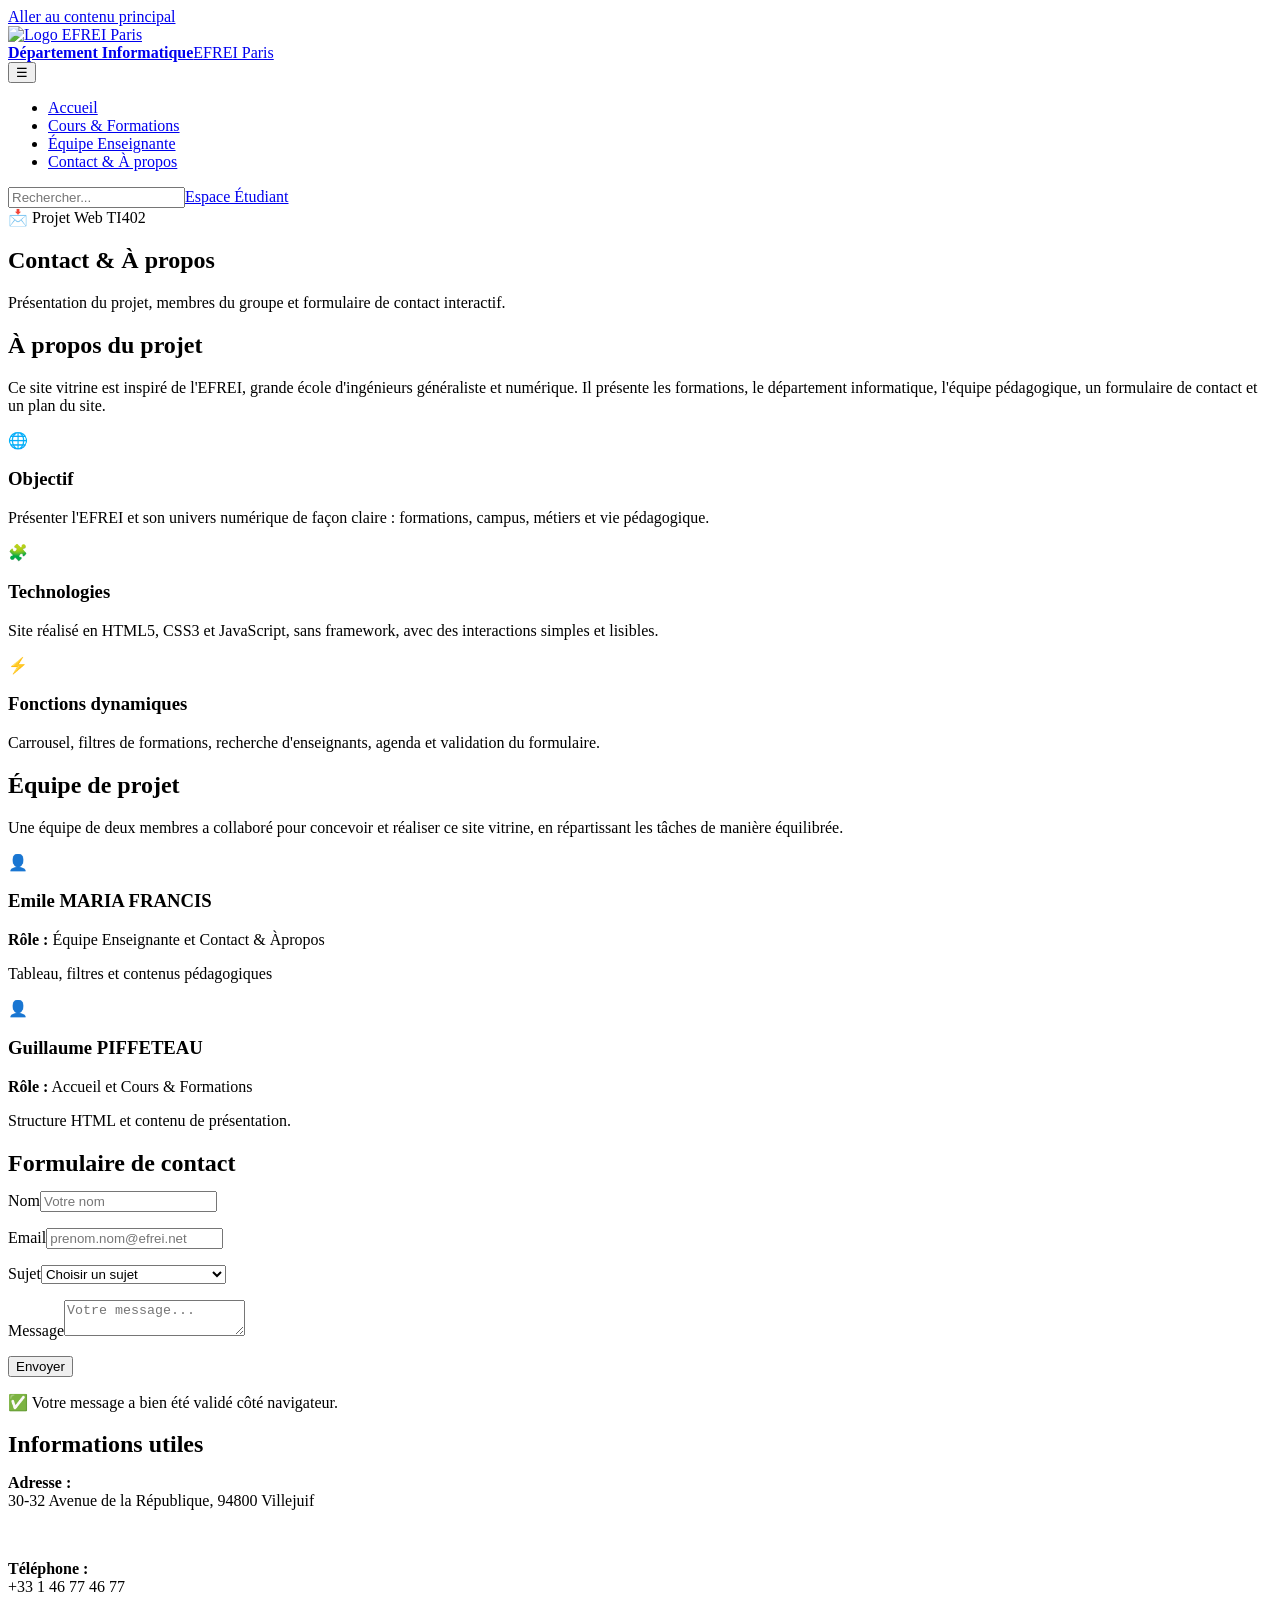
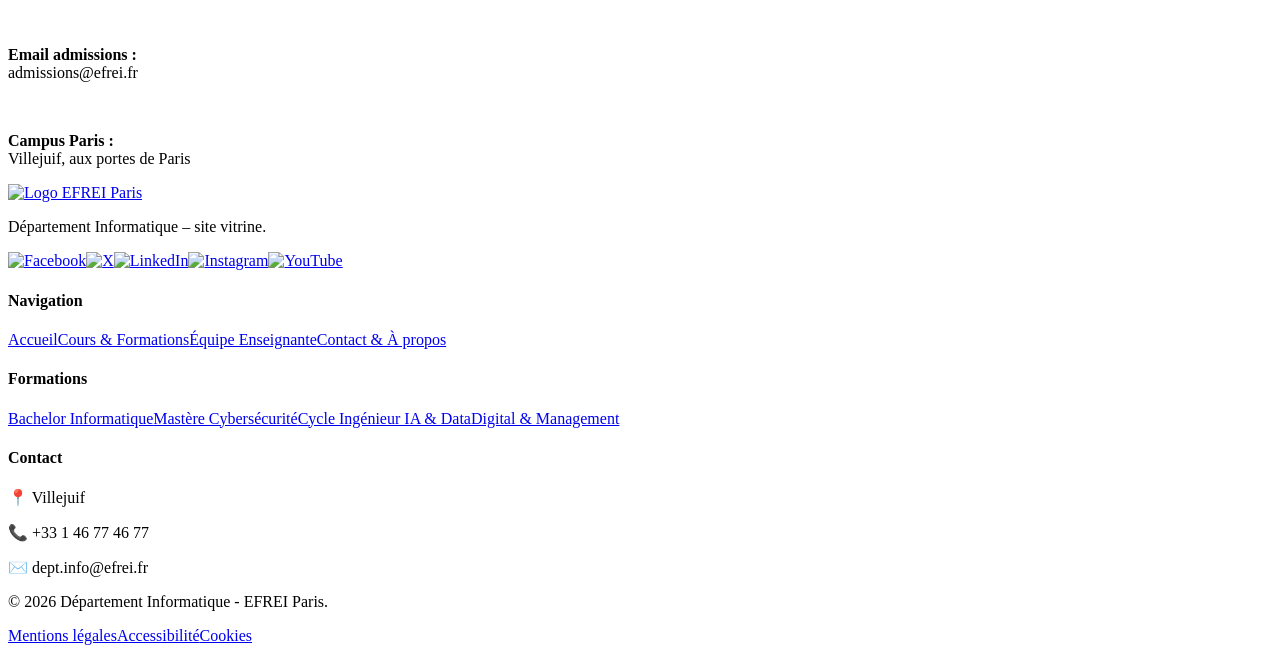
==== projetV2/contact.html @ 912ecff1 "Add files via upload" ====
<!DOCTYPE html>
<html lang="fr">
<head>
  <meta charset="UTF-8">
  <meta name="viewport" content="width=device-width, initial-scale=1.0">
  <title>Contact & À propos - EFREI</title>
  <link rel="stylesheet" href="css/style.css">
</head>
<body>
  <a class="skip-link" href="#contenu">Aller au contenu principal</a>
  <header class="site-header">
    <div class="container header-inner">
      <a class="brand" href="index.html"><div class="brand-logo"><img src="img/Logo_Efrei_2022.svg.png" alt="Logo EFREI Paris"></div><div class="brand-text"><strong>Département Informatique</strong><span>EFREI Paris</span></div></a>
      <button class="menu-toggle" type="button" aria-label="Ouvrir le menu" aria-expanded="false">☰</button>
      <nav class="main-nav" aria-label="Navigation principale"><ul><li><a href="index.html">Accueil</a></li><li><a href="cours_formation.html">Cours &amp; Formations</a></li><li><a href="equipe_enseignante.html">Équipe Enseignante</a></li><li><a class="active" href="contact.html">Contact &amp; À propos</a></li></ul></nav>
      <div class="header-actions"><input class="search-box" type="search" placeholder="Rechercher..."><a class="btn" href="#contactForm">Espace Étudiant</a></div>
    </div>
  </header>

  <main id="contenu">
    <section class="page-hero">
      <div class="container">
        <span class="eyebrow">📩 Projet Web TI402</span>
        <h1>Contact & À propos</h1>
        <p>Présentation du projet, membres du groupe et formulaire de contact interactif.</p>
      </div>
    </section>

    <section class="section">
      <div class="container">
        <div class="section-title"><h2>À propos du projet</h2><p>Ce site vitrine est inspiré de l'EFREI, grande école d'ingénieurs généraliste et numérique. Il présente les formations, le département informatique, l'équipe pédagogique, un formulaire de contact et un plan du site.</p></div>
        <div class="cards-grid">
          <article class="card"><div class="card-icon">🌐</div><h3>Objectif</h3><p>Présenter l'EFREI et son univers numérique de façon claire : formations, campus, métiers et vie pédagogique.</p></article>
          <article class="card"><div class="card-icon">🧩</div><h3>Technologies</h3><p>Site réalisé en HTML5, CSS3 et JavaScript, sans framework, avec des interactions simples et lisibles.</p></article>
          <article class="card"><div class="card-icon">⚡</div><h3>Fonctions dynamiques</h3><p>Carrousel, filtres de formations, recherche d'enseignants, agenda et validation du formulaire.</p></article>
        </div>
      </div>
    </section>

    <section class="section" style="padding-top:0">
      <div class="container">
        <div class="section-title"><h2>Équipe de projet</h2><p>Une équipe de deux membres a collaboré pour concevoir et réaliser ce site vitrine, en répartissant les tâches de manière équilibrée.</p></div>
        <div class="members-grid">
          <article class="member-card"><div class="avatar">👤</div><h3>Emile MARIA FRANCIS</h3><p><strong>Rôle :</strong> Équipe Enseignante et Contact & Àpropos </p><p>Tableau, filtres et contenus pédagogiques</p></article>
          <article class="member-card"><div class="avatar">👤</div><h3>Guillaume PIFFETEAU</h3><p><strong>Rôle :</strong> Accueil et Cours & Formations</p><p>Structure HTML et contenu de présentation.</p></article>
         
        </div>
      </div>
    </section>

    <section class="section">
      <div class="container form-layout">
        <div class="form-card">
          <h2 style="color:var(--blue);margin-bottom:14px">Formulaire de contact</h2>
          <form id="contactForm" novalidate>
            <div class="form-row">
              <div class="form-group"><label for="name">Nom</label><input id="name" name="name" type="text" placeholder="Votre nom"><p class="error-message" id="nameError"></p></div>
              <div class="form-group"><label for="email">Email</label><input id="email" name="email" type="email" placeholder="prenom.nom@efrei.net"><p class="error-message" id="emailError"></p></div>
            </div>
            <div class="form-group"><label for="subject">Sujet</label><select id="subject" name="subject"><option value="">Choisir un sujet</option><option>Demande d'information</option><option>Question sur les formations</option><option>Contact enseignant</option><option>Autre</option></select><p class="error-message" id="subjectError"></p></div>
            <div class="form-group"><label for="message">Message</label><textarea id="message" name="message" placeholder="Votre message..."></textarea><p class="error-message" id="messageError"></p></div>
            <button class="btn" type="submit">Envoyer</button>
            <p class="success-message" id="successMessage">✅ Votre message a bien été validé côté navigateur.</p>
          </form>
        </div>
        <aside class="info-card">
          <h2 style="color:var(--blue);margin-bottom:14px">Informations utiles</h2>
          <p><strong>Adresse :</strong><br>30-32 Avenue de la République, 94800 Villejuif</p><br>
          <p><strong>Téléphone :</strong><br>+33 1 46 77 46 77</p><br>
          <p><strong>Email admissions :</strong><br>admissions@efrei.fr</p><br>
          <p><strong>Campus Paris :</strong><br>Villejuif, aux portes de Paris</p>
        
        </aside>
      </div>
    </section>
  </main>

  <footer class="site-footer">
    <div class="container footer-grid"><div class="footer-col"><a class="footer-brand" href="index.html"><img src="img/Logo_Efrei_2022.svg.png" alt="Logo EFREI Paris"></a><p>Département Informatique – site vitrine.</p><div class="socials"><a href="https://www.facebook.com/efrei" target="_blank" rel="noopener noreferrer" aria-label="Facebook EFREI"><img src="img/icon-facebook.svg" alt="Facebook"></a><a href="https://www.twitter.com/efrei" target="_blank" rel="noopener noreferrer" aria-label="X / Twitter EFREI"><img src="img/icon-x.svg" alt="X"></a><a href="https://www.linkedin.com/school/efrei" target="_blank" rel="noopener noreferrer" aria-label="LinkedIn EFREI"><img src="img/icon-linkedin.svg" alt="LinkedIn"></a><a href="https://www.instagram.com/efrei" target="_blank" rel="noopener noreferrer" aria-label="Instagram EFREI"><img src="img/icon-instagram.svg" alt="Instagram"></a><a href="https://www.youtube.com/efrei" target="_blank" rel="noopener noreferrer" aria-label="YouTube EFREI"><img src="img/icon-youtube.svg" alt="YouTube"></a></div></div><div class="footer-col"><h4>Navigation</h4><a href="index.html">Accueil</a><a href="cours_formation.html">Cours &amp; Formations</a><a href="equipe_enseignante.html">Équipe Enseignante</a><a href="contact.html">Contact &amp; À propos</a></div><div class="footer-col"><h4>Formations</h4><a href="cours_formation.html">Bachelor Informatique</a><a href="cours_formation.html">Mastère Cybersécurité</a><a href="cours_formation.html">Cycle Ingénieur IA & Data</a><a href="cours_formation.html">Digital & Management</a></div><div class="footer-col"><h4>Contact</h4><p>📍 Villejuif</p><p>📞 +33 1 46 77 46 77</p><p>✉️ dept.info@efrei.fr</p></div></div>
    <div class="container footer-bottom"><p>© 2026 Département Informatique - EFREI Paris.</p><div class="footer-links"><a href="#">Mentions légales</a><a href="#">Accessibilité</a><a href="#">Cookies</a></div></div>
  </footer>
  <script src="js/main.js"></script>
</body>
</html>
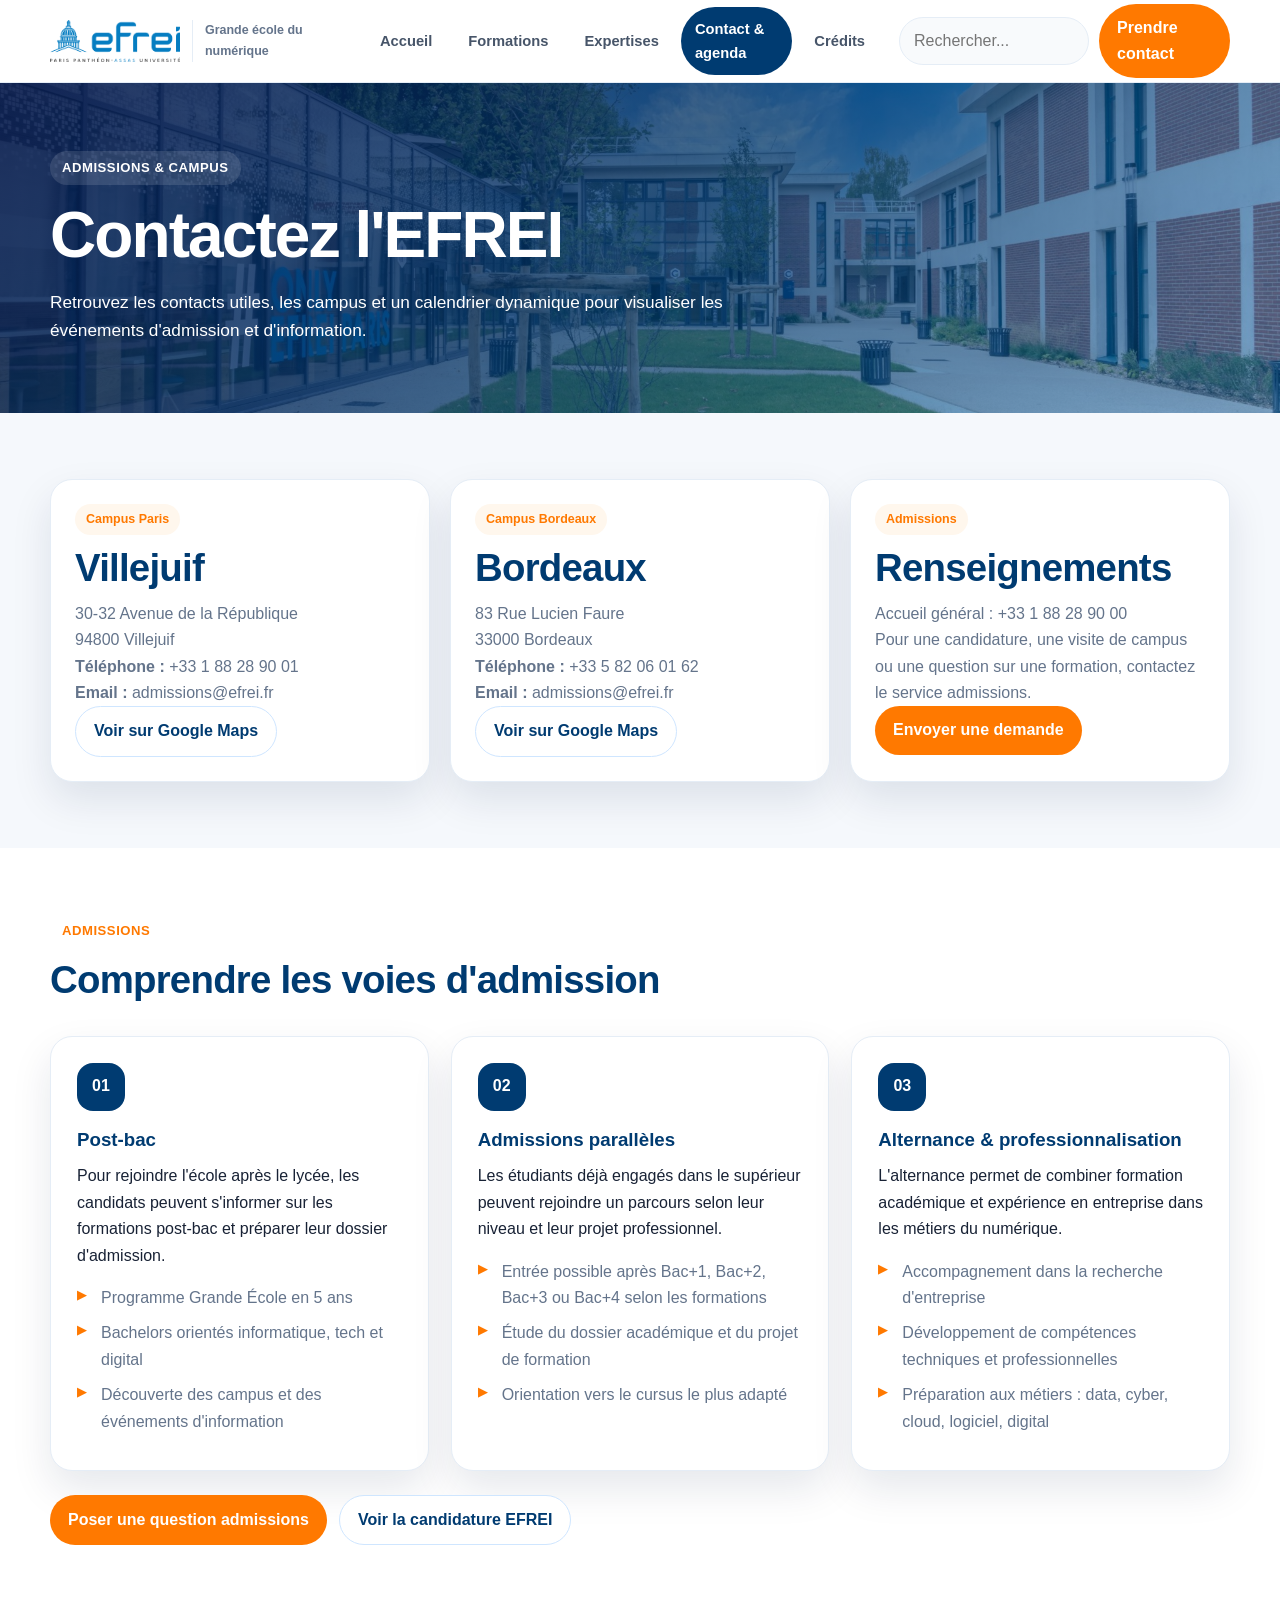
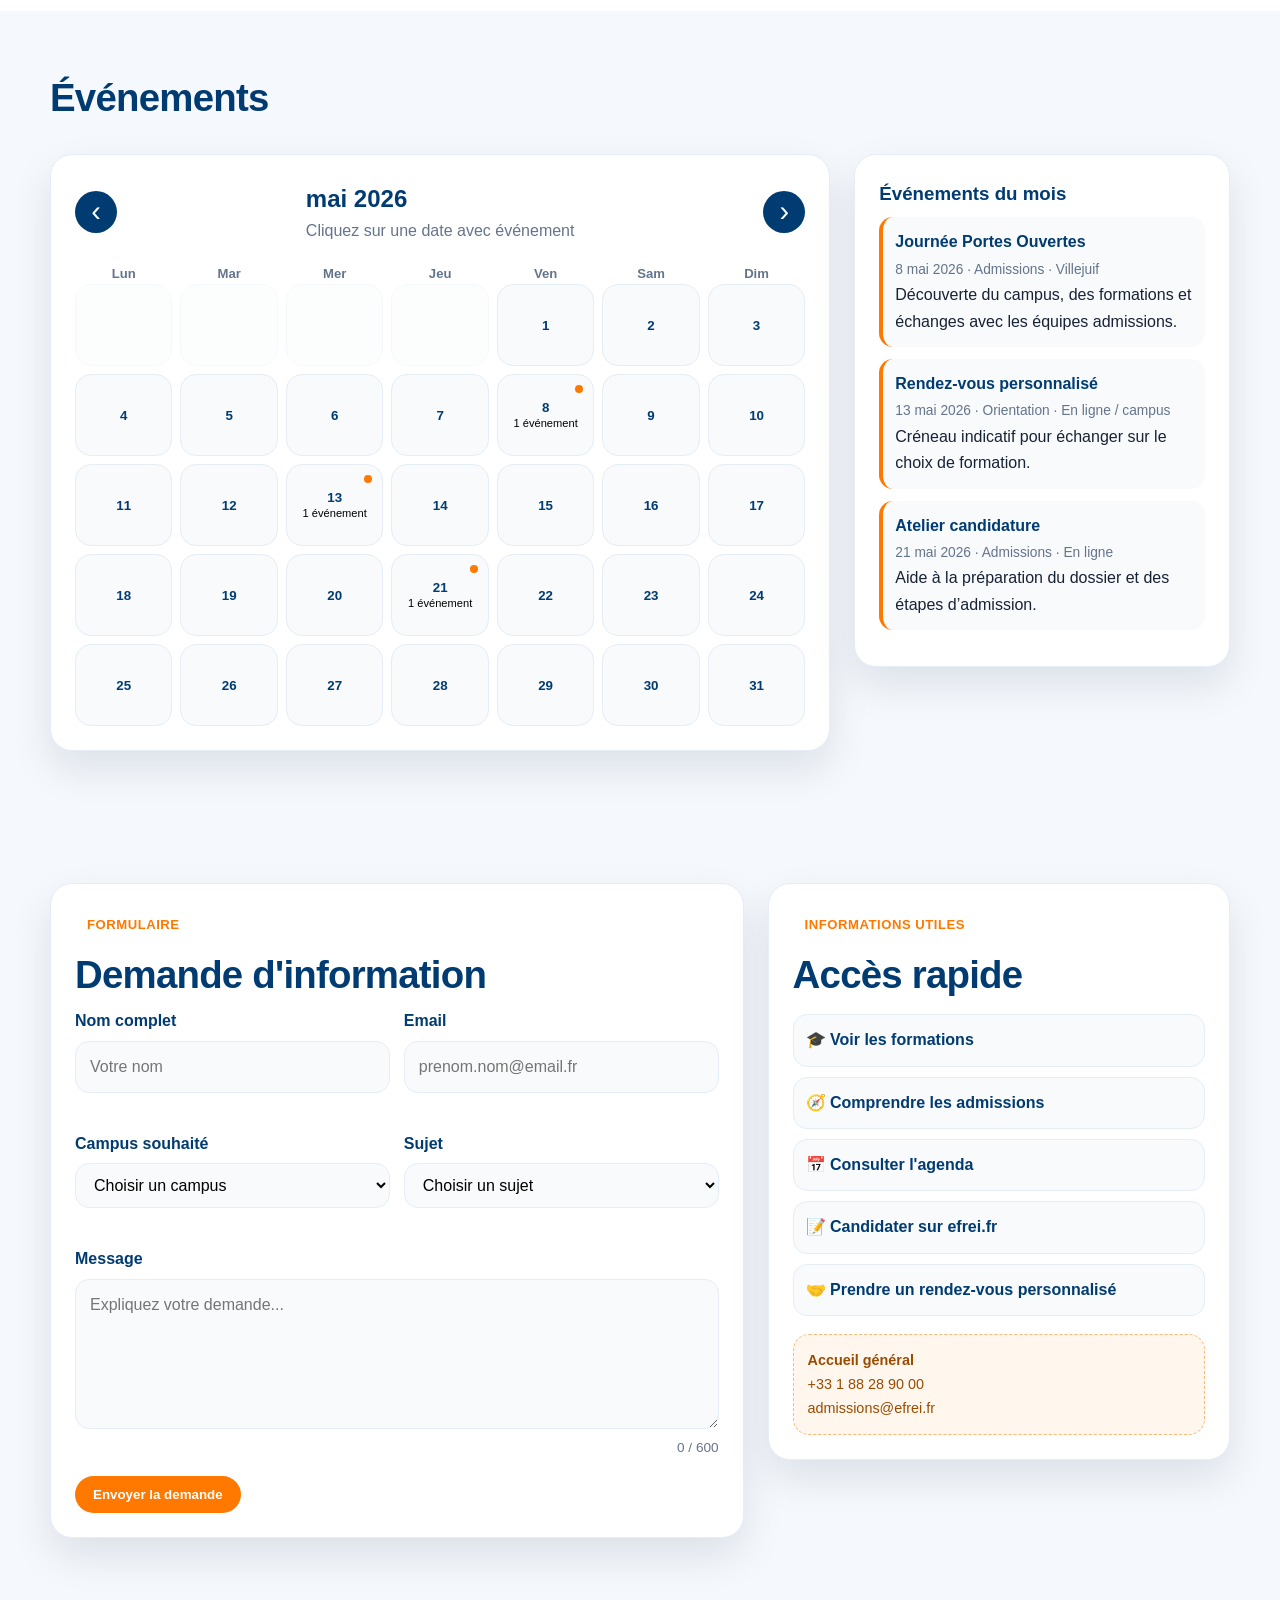
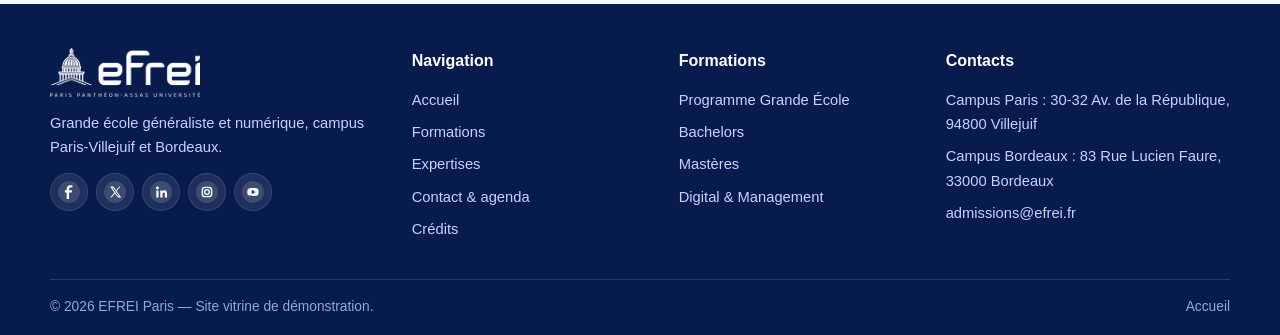
==== commit 919cd064: "Add files via upload" ====
--- a/projetV2/contact.html
+++ b/projetV2/contact.html
@@ -1,83 +1,163 @@
 <!DOCTYPE html>
+<!-- FICHIER HTML : contact.html | Page du site vitrine EFREI. -->
 <html lang="fr">
 <head>
   <meta charset="UTF-8">
   <meta name="viewport" content="width=device-width, initial-scale=1.0">
-  <title>Contact & À propos - EFREI</title>
+  <title>Contact & agenda — EFREI Paris</title>
+  <meta name="description" content="Contact EFREI Paris et Bordeaux, admissions, formulaire et calendrier dynamique des événements.">
   <link rel="stylesheet" href="css/style.css">
 </head>
 <body>
   <a class="skip-link" href="#contenu">Aller au contenu principal</a>
+  <!-- HEADER commun à toutes les pages -->
   <header class="site-header">
     <div class="container header-inner">
-      <a class="brand" href="index.html"><div class="brand-logo"><img src="img/Logo_Efrei_2022.svg.png" alt="Logo EFREI Paris"></div><div class="brand-text"><strong>Département Informatique</strong><span>EFREI Paris</span></div></a>
+      <a class="brand" href="index.html"><img src="img/Logo_Efrei_2022.svg.png" alt="Logo EFREI Paris"><span>Grande école du numérique</span></a>
       <button class="menu-toggle" type="button" aria-label="Ouvrir le menu" aria-expanded="false">☰</button>
-      <nav class="main-nav" aria-label="Navigation principale"><ul><li><a href="index.html">Accueil</a></li><li><a href="cours_formation.html">Cours &amp; Formations</a></li><li><a href="equipe_enseignante.html">Équipe Enseignante</a></li><li><a class="active" href="contact.html">Contact &amp; À propos</a></li></ul></nav>
-      <div class="header-actions"><input class="search-box" type="search" placeholder="Rechercher..."><a class="btn" href="#contactForm">Espace Étudiant</a></div>
+      <nav class="main-nav" aria-label="Navigation principale"><ul><li><a href="index.html">Accueil</a></li><li><a href="cours_formation.html">Formations</a></li><li><a href="equipe_enseignante.html">Expertises</a></li><li><a class="active" href="contact.html">Contact & agenda</a></li><li><a href="credits.html">Crédits</a></li></ul></nav>
+      <div class="header-actions"><input class="search-box" type="search" placeholder="Rechercher..."><a class="btn" href="#contactForm">Prendre contact</a></div>
     </div>
   </header>
 
+  <!-- CONTENU PRINCIPAL : contact, admissions et agenda dynamique -->
   <main id="contenu">
+    <!-- HERO DE PAGE : introduction de la page Contact & agenda -->
     <section class="page-hero">
-      <div class="container">
-        <span class="eyebrow">📩 Projet Web TI402</span>
-        <h1>Contact & À propos</h1>
-        <p>Présentation du projet, membres du groupe et formulaire de contact interactif.</p>
+      <div class="container reveal">
+        <span class="eyebrow">Admissions & campus</span>
+        <h1>Contactez l'EFREI</h1>
+        <p>Retrouvez les contacts utiles, les campus et un calendrier dynamique pour visualiser les événements d'admission et d'information.</p>
       </div>
     </section>
 
+    <!-- CAMPUS : coordonnées principales et informations utiles -->
     <section class="section">
       <div class="container">
-        <div class="section-title"><h2>À propos du projet</h2><p>Ce site vitrine est inspiré de l'EFREI, grande école d'ingénieurs généraliste et numérique. Il présente les formations, le département informatique, l'équipe pédagogique, un formulaire de contact et un plan du site.</p></div>
-        <div class="cards-grid">
-          <article class="card"><div class="card-icon">🌐</div><h3>Objectif</h3><p>Présenter l'EFREI et son univers numérique de façon claire : formations, campus, métiers et vie pédagogique.</p></article>
-          <article class="card"><div class="card-icon">🧩</div><h3>Technologies</h3><p>Site réalisé en HTML5, CSS3 et JavaScript, sans framework, avec des interactions simples et lisibles.</p></article>
-          <article class="card"><div class="card-icon">⚡</div><h3>Fonctions dynamiques</h3><p>Carrousel, filtres de formations, recherche d'enseignants, agenda et validation du formulaire.</p></article>
+        <div class="campus-grid">
+          <article class="campus-card reveal"><span class="campus-chip">Campus Paris</span><h2>Villejuif</h2><p>30-32 Avenue de la République<br>94800 Villejuif</p><p><strong>Téléphone :</strong> +33 1 88 28 90 01</p><p><strong>Email :</strong> admissions@efrei.fr</p><a class="btn secondary" href="https://www.google.com/maps/search/?api=1&query=30-32+Avenue+de+la+République+94800+Villejuif" target="_blank" rel="noopener noreferrer">Voir sur Google Maps</a></article>
+          <article class="campus-card reveal"><span class="campus-chip">Campus Bordeaux</span><h2>Bordeaux</h2><p>83 Rue Lucien Faure<br>33000 Bordeaux</p><p><strong>Téléphone :</strong> +33 5 82 06 01 62</p><p><strong>Email :</strong> admissions@efrei.fr</p><a class="btn secondary" href="https://www.google.com/maps/search/?api=1&query=83+Rue+Lucien+Faure+33000+Bordeaux" target="_blank" rel="noopener noreferrer">Voir sur Google Maps</a></article>
+          <article class="campus-card reveal"><span class="campus-chip">Admissions</span><h2>Renseignements</h2><p>Accueil général : +33 1 88 28 90 00</p><p>Pour une candidature, une visite de campus ou une question sur une formation, contactez le service admissions.</p><a class="btn" href="#contactForm">Envoyer une demande</a></article>
         </div>
       </div>
     </section>
 
-    <section class="section" style="padding-top:0">
+
+    <!-- ADMISSIONS : étapes pour candidater selon le profil -->
+    <section class="section light-section" id="admissions">
       <div class="container">
-        <div class="section-title"><h2>Équipe de projet</h2><p>Une équipe de deux membres a collaboré pour concevoir et réaliser ce site vitrine, en répartissant les tâches de manière équilibrée.</p></div>
-        <div class="members-grid">
-          <article class="member-card"><div class="avatar">👤</div><h3>Emile MARIA FRANCIS</h3><p><strong>Rôle :</strong> Équipe Enseignante et Contact & Àpropos </p><p>Tableau, filtres et contenus pédagogiques</p></article>
-          <article class="member-card"><div class="avatar">👤</div><h3>Guillaume PIFFETEAU</h3><p><strong>Rôle :</strong> Accueil et Cours & Formations</p><p>Structure HTML et contenu de présentation.</p></article>
-         
+        <div class="section-title reveal">
+          <span class="small-title">Admissions</span>
+          <h2>Comprendre les voies d'admission</h2>
+          
+        </div>
+
+        <div class="admissions-grid">
+          <article class="admissions-card reveal">
+            <span class="admission-step">01</span>
+            <h3>Post-bac</h3>
+            <p>Pour rejoindre l'école après le lycée, les candidats peuvent s'informer sur les formations post-bac et préparer leur dossier d'admission.</p>
+            <ul class="triangle-list">
+              <li>Programme Grande École en 5 ans</li>
+              <li>Bachelors orientés informatique, tech et digital</li>
+              <li>Découverte des campus et des événements d'information</li>
+            </ul>
+          </article>
+
+          <article class="admissions-card reveal">
+            <span class="admission-step">02</span>
+            <h3>Admissions parallèles</h3>
+            <p>Les étudiants déjà engagés dans le supérieur peuvent rejoindre un parcours selon leur niveau et leur projet professionnel.</p>
+            <ul class="triangle-list">
+              <li>Entrée possible après Bac+1, Bac+2, Bac+3 ou Bac+4 selon les formations</li>
+              <li>Étude du dossier académique et du projet de formation</li>
+              <li>Orientation vers le cursus le plus adapté</li>
+            </ul>
+          </article>
+
+          <article class="admissions-card reveal">
+            <span class="admission-step">03</span>
+            <h3>Alternance & professionnalisation</h3>
+            <p>L'alternance permet de combiner formation académique et expérience en entreprise dans les métiers du numérique.</p>
+            <ul class="triangle-list">
+              <li>Accompagnement dans la recherche d'entreprise</li>
+              <li>Développement de compétences techniques et professionnelles</li>
+              <li>Préparation aux métiers : data, cyber, cloud, logiciel, digital</li>
+            </ul>
+          </article>
+        </div>
+
+        <div class="admissions-actions reveal">
+          <a class="btn" href="#contactForm">Poser une question admissions</a>
+          <a class="btn secondary" href="https://www.efrei.fr/candidature/" target="_blank" rel="noopener noreferrer">Voir la candidature EFREI</a>
         </div>
       </div>
     </section>
 
+    <!-- CALENDRIER DYNAMIQUE : événements générés avec JavaScript -->
+    <section class="section" id="calendar">
+      <div class="container">
+        <div class="section-title reveal"><h2>Événements</h2></div>
+        <div class="calendar-layout reveal">
+          <div class="calendar-card">
+            <div class="calendar-header">
+              <button class="calendar-nav" id="prevMonth" type="button" aria-label="Mois précédent">‹</button>
+              <div><h3 id="calendarTitle">Mois</h3><p id="calendarSubtitle">Sélectionnez une date</p></div>
+              <button class="calendar-nav" id="nextMonth" type="button" aria-label="Mois suivant">›</button>
+            </div>
+            <div class="calendar-weekdays"><span>Lun</span><span>Mar</span><span>Mer</span><span>Jeu</span><span>Ven</span><span>Sam</span><span>Dim</span></div>
+            <div class="calendar-grid" id="calendarGrid"></div>
+          </div>
+          <aside class="event-panel">
+            <h3>Événements du mois</h3>
+            <div id="eventList"></div>
+            
+          </aside>
+        </div>
+      </div>
+    </section>
+
+    <!-- FORMULAIRE DE CONTACT : validation côté navigateur avec JavaScript -->
     <section class="section">
       <div class="container form-layout">
-        <div class="form-card">
-          <h2 style="color:var(--blue);margin-bottom:14px">Formulaire de contact</h2>
+        <div class="form-card reveal">
+          <span class="small-title">Formulaire</span>
+          <h2>Demande d'information</h2>
+         
           <form id="contactForm" novalidate>
             <div class="form-row">
-              <div class="form-group"><label for="name">Nom</label><input id="name" name="name" type="text" placeholder="Votre nom"><p class="error-message" id="nameError"></p></div>
-              <div class="form-group"><label for="email">Email</label><input id="email" name="email" type="email" placeholder="prenom.nom@efrei.net"><p class="error-message" id="emailError"></p></div>
+              <div class="form-group"><label for="name">Nom complet</label><input id="name" name="name" type="text" placeholder="Votre nom"><p class="error-message" id="nameError"></p></div>
+              <div class="form-group"><label for="email">Email</label><input id="email" name="email" type="email" placeholder="prenom.nom@email.fr"><p class="error-message" id="emailError"></p></div>
             </div>
-            <div class="form-group"><label for="subject">Sujet</label><select id="subject" name="subject"><option value="">Choisir un sujet</option><option>Demande d'information</option><option>Question sur les formations</option><option>Contact enseignant</option><option>Autre</option></select><p class="error-message" id="subjectError"></p></div>
-            <div class="form-group"><label for="message">Message</label><textarea id="message" name="message" placeholder="Votre message..."></textarea><p class="error-message" id="messageError"></p></div>
-            <button class="btn" type="submit">Envoyer</button>
-            <p class="success-message" id="successMessage">✅ Votre message a bien été validé côté navigateur.</p>
+            <div class="form-row">
+              <div class="form-group"><label for="campus">Campus souhaité</label><select id="campus" name="campus"><option value="">Choisir un campus</option><option>Paris - Villejuif</option><option>Bordeaux</option><option>Pas encore décidé</option></select><p class="error-message" id="campusError"></p></div>
+              <div class="form-group"><label for="subject">Sujet</label><select id="subject" name="subject"><option value="">Choisir un sujet</option><option>Programme Grande École</option><option>Bachelor</option><option>Mastère</option><option>Alternance</option><option>Journée portes ouvertes</option><option>Autre</option></select><p class="error-message" id="subjectError"></p></div>
+            </div>
+            <div class="form-group"><label for="message">Message</label><textarea id="message" name="message" maxlength="600" placeholder="Expliquez votre demande..."></textarea><div class="char-row"><p class="error-message" id="messageError"></p><span id="charCount">0 / 600</span></div></div>
+            <button class="btn" type="submit">Envoyer la demande</button>
+            <p class="success-message" id="successMessage">✅ Votre demande est prête à être envoyée au service admissions.</p>
           </form>
         </div>
-        <aside class="info-card">
-          <h2 style="color:var(--blue);margin-bottom:14px">Informations utiles</h2>
-          <p><strong>Adresse :</strong><br>30-32 Avenue de la République, 94800 Villejuif</p><br>
-          <p><strong>Téléphone :</strong><br>+33 1 46 77 46 77</p><br>
-          <p><strong>Email admissions :</strong><br>admissions@efrei.fr</p><br>
-          <p><strong>Campus Paris :</strong><br>Villejuif, aux portes de Paris</p>
-        
+        <aside class="info-card reveal">
+          <span class="small-title">Informations utiles</span>
+          <h2>Accès rapide</h2>
+          <div class="quick-list">
+            <a href="cours_formation.html">🎓 Voir les formations</a>
+            <a href="#admissions">🧭 Comprendre les admissions</a>
+            <a href="#calendar">📅 Consulter l'agenda</a>
+            <a href="https://www.efrei.fr/candidature/" target="_blank" rel="noopener noreferrer">📝 Candidater sur efrei.fr</a>
+            <a href="https://www.efrei.fr/rendez-vous-personnalises/" target="_blank" rel="noopener noreferrer">🤝 Prendre un rendez-vous personnalisé</a>
+          </div>
+          <div class="contact-box"><strong>Accueil général</strong><br>+33 1 88 28 90 00<br>admissions@efrei.fr</div>
         </aside>
       </div>
     </section>
   </main>
 
+  <!-- FOOTER commun avec coordonnées et liens sociaux -->
   <footer class="site-footer">
-    <div class="container footer-grid"><div class="footer-col"><a class="footer-brand" href="index.html"><img src="img/Logo_Efrei_2022.svg.png" alt="Logo EFREI Paris"></a><p>Département Informatique – site vitrine.</p><div class="socials"><a href="https://www.facebook.com/efrei" target="_blank" rel="noopener noreferrer" aria-label="Facebook EFREI"><img src="img/icon-facebook.svg" alt="Facebook"></a><a href="https://www.twitter.com/efrei" target="_blank" rel="noopener noreferrer" aria-label="X / Twitter EFREI"><img src="img/icon-x.svg" alt="X"></a><a href="https://www.linkedin.com/school/efrei" target="_blank" rel="noopener noreferrer" aria-label="LinkedIn EFREI"><img src="img/icon-linkedin.svg" alt="LinkedIn"></a><a href="https://www.instagram.com/efrei" target="_blank" rel="noopener noreferrer" aria-label="Instagram EFREI"><img src="img/icon-instagram.svg" alt="Instagram"></a><a href="https://www.youtube.com/efrei" target="_blank" rel="noopener noreferrer" aria-label="YouTube EFREI"><img src="img/icon-youtube.svg" alt="YouTube"></a></div></div><div class="footer-col"><h4>Navigation</h4><a href="index.html">Accueil</a><a href="cours_formation.html">Cours &amp; Formations</a><a href="equipe_enseignante.html">Équipe Enseignante</a><a href="contact.html">Contact &amp; À propos</a></div><div class="footer-col"><h4>Formations</h4><a href="cours_formation.html">Bachelor Informatique</a><a href="cours_formation.html">Mastère Cybersécurité</a><a href="cours_formation.html">Cycle Ingénieur IA & Data</a><a href="cours_formation.html">Digital & Management</a></div><div class="footer-col"><h4>Contact</h4><p>📍 Villejuif</p><p>📞 +33 1 46 77 46 77</p><p>✉️ dept.info@efrei.fr</p></div></div>
-    <div class="container footer-bottom"><p>© 2026 Département Informatique - EFREI Paris.</p><div class="footer-links"><a href="#">Mentions légales</a><a href="#">Accessibilité</a><a href="#">Cookies</a></div></div>
+    <div class="container footer-grid"><div class="footer-col"><img class="footer-logo" src="img/Logo_Efrei_2022.svg.png" alt="Logo EFREI Paris"><p>Grande école généraliste et numérique, campus Paris-Villejuif et Bordeaux.</p><div class="socials"><a href="https://www.facebook.com/efrei" target="_blank" rel="noopener noreferrer"><img src="img/icon-facebook.svg" alt="Facebook"></a><a href="https://www.twitter.com/efrei" target="_blank" rel="noopener noreferrer"><img src="img/icon-x.svg" alt="X"></a><a href="https://www.linkedin.com/school/efrei" target="_blank" rel="noopener noreferrer"><img src="img/icon-linkedin.svg" alt="LinkedIn"></a><a href="https://www.instagram.com/efrei" target="_blank" rel="noopener noreferrer"><img src="img/icon-instagram.svg" alt="Instagram"></a><a href="https://www.youtube.com/efrei" target="_blank" rel="noopener noreferrer"><img src="img/icon-youtube.svg" alt="YouTube"></a></div></div><div class="footer-col"><h4>Navigation</h4><a href="index.html">Accueil</a><a href="cours_formation.html">Formations</a><a href="equipe_enseignante.html">Expertises</a><a href="contact.html">Contact & agenda</a><a href="credits.html">Crédits</a></div><div class="footer-col"><h4>Formations</h4><a href="cours_formation.html">Programme Grande École</a><a href="cours_formation.html">Bachelors</a><a href="cours_formation.html">Mastères</a><a href="cours_formation.html">Digital & Management</a></div><div class="footer-col"><h4>Contacts</h4><p>Campus Paris : 30-32 Av. de la République, 94800 Villejuif</p><p>Campus Bordeaux : 83 Rue Lucien Faure, 33000 Bordeaux</p><p>admissions@efrei.fr</p></div></div>
+    <div class="container footer-bottom"><p>© 2026 EFREI Paris — Site vitrine de démonstration.</p><div><a href="index.html">Accueil</a></div></div>
   </footer>
   <script src="js/main.js"></script>
 </body>
--- a/projetV2/css/style.css
+++ b/projetV2/css/style.css
@@ -0,0 +1,1411 @@
+/* =========================================================
+   VARIABLES GLOBALES DU SITE
+   Ces variables permettent de centraliser les couleurs,
+   les ombres, les bordures et les rayons utilisés partout.
+========================================================= */
+
+:root {
+  --blue: #006bb6;
+  --blue-dark: #003b71;
+  --blue-deep: #071b4d;
+  --cyan: #00a6df;
+  --orange: #ff7900;
+  --text: #182235;
+  --muted: #64748b;
+  --bg: #f5f8fc;
+  --white: #fff;
+  --border: #e5edf6;
+  --shadow: 0 18px 40px rgba(9, 30, 66, .10);
+  --radius: 22px;
+}
+
+/* =========================================================
+   RESET CSS
+   On enlève les marges par défaut et on uniformise le calcul
+   des tailles avec box-sizing.
+========================================================= */
+
+* {
+  box-sizing: border-box;
+  margin: 0;
+  padding: 0;
+}
+
+/* Défilement fluide lors des clics sur les ancres */
+html {
+  scroll-behavior: smooth;
+}
+
+/* Style général du corps de page */
+body {
+  font-family: Arial, Helvetica, sans-serif;
+  background: var(--bg);
+  color: var(--text);
+  line-height: 1.65;
+}
+
+/* Liens sans soulignement par défaut */
+a {
+  color: inherit;
+  text-decoration: none;
+}
+
+/* Images responsives */
+img {
+  display: block;
+  max-width: 100%;
+}
+
+/* Conteneur principal qui limite la largeur du contenu */
+.container {
+  width: min(1180px, calc(100% - 32px));
+  margin: 0 auto;
+}
+
+/* Lien d’accessibilité pour aller directement au contenu */
+.skip-link {
+  position: absolute;
+  left: -999px;
+  top: 8px;
+  background: var(--blue-dark);
+  color: white;
+  padding: 8px 12px;
+  border-radius: 10px;
+  z-index: 999;
+}
+
+.skip-link:focus {
+  left: 8px;
+}
+
+/* =========================================================
+   HEADER / BARRE DE NAVIGATION
+   Cette partie gère le logo, le menu, la recherche
+   et le bouton d’action.
+========================================================= */
+
+.site-header {
+  position: sticky;
+  top: 0;
+  z-index: 100;
+  background: rgba(255,255,255,.95);
+  backdrop-filter: blur(12px);
+  border-bottom: 1px solid var(--border);
+}
+
+.header-inner {
+  min-height: 82px;
+  display: flex;
+  align-items: center;
+  justify-content: space-between;
+  gap: 20px;
+}
+
+/* Zone logo + nom du département */
+.brand {
+  display: flex;
+  align-items: center;
+  gap: 12px;
+  min-width: 230px;
+}
+
+.brand img {
+  width: 130px;
+  height: auto;
+}
+
+.brand span {
+  font-size: .78rem;
+  color: var(--muted);
+  font-weight: 700;
+  border-left: 1px solid var(--border);
+  padding-left: 12px;
+}
+
+/* Menu principal */
+.main-nav ul {
+  list-style: none;
+  display: flex;
+  align-items: center;
+  gap: 8px;
+}
+
+.main-nav a {
+  display: inline-flex;
+  align-items: center;
+  padding: 10px 14px;
+  border-radius: 999px;
+  color: #475569;
+  font-weight: 700;
+  font-size: .92rem;
+  transition: .2s;
+}
+
+/* État actif et effet au survol du menu */
+.main-nav a:hover,
+.main-nav a.active {
+  background: var(--blue-dark);
+  color: white;
+}
+
+/* Zone recherche + bouton */
+.header-actions {
+  display: flex;
+  align-items: center;
+  gap: 10px;
+}
+
+/* Barre de recherche */
+.search-box {
+  width: 190px;
+  padding: 10px 14px;
+  border: 1px solid var(--border);
+  border-radius: 999px;
+  background: #f8fafc;
+  outline: none;
+}
+
+.search-box:focus {
+  border-color: var(--cyan);
+  box-shadow: 0 0 0 4px rgba(0,166,223,.12);
+}
+
+/* Boutons principaux du site */
+.btn,
+button.btn {
+  border: none;
+  display: inline-flex;
+  align-items: center;
+  justify-content: center;
+  gap: 8px;
+  padding: 11px 18px;
+  border-radius: 999px;
+  background: var(--orange);
+  color: white;
+  font-weight: 800;
+  cursor: pointer;
+  transition: .2s;
+}
+
+.btn:hover,
+button.btn:hover {
+  transform: translateY(-2px);
+  box-shadow: 0 14px 24px rgba(255,121,0,.24);
+}
+
+/* Bouton secondaire blanc */
+.btn.secondary {
+  background: white;
+  color: var(--blue-dark);
+  border: 1px solid #cfe6ff;
+}
+
+/* Bouton burger affiché sur mobile */
+.menu-toggle {
+  display: none;
+  border: 1px solid var(--border);
+  background: white;
+  padding: 9px 12px;
+  border-radius: 12px;
+  font-size: 1.15rem;
+}
+
+/* =========================================================
+   PAGE INDEX — HERO / SECTION D’ACCUEIL
+   Grande bannière d’accueil avec texte, boutons et carrousel.
+========================================================= */
+
+.hero,
+.page-hero {
+  background: radial-gradient(circle at 82% 10%, rgba(0, 127, 169, 0.35), transparent 30%),
+              linear-gradient(135deg, var(--blue-deep), var(--blue-dark) 58%, var(--blue));
+  background-image: url('../img/Efrei.jpg');
+  color: rgb(255, 255, 255);
+  
+  overflow: hidden;
+}
+
+.hero {
+  padding: 84px 0 70px;
+}
+
+.page-hero {
+  padding: 68px 0;
+}
+
+/* Mise en page en deux colonnes : texte + carrousel */
+.hero-grid {
+  display: grid;
+  grid-template-columns: 1.08fr .92fr;
+  gap: 42px;
+  align-items: center;
+}
+
+/* Petit label au-dessus du titre */
+.eyebrow,
+.small-title {
+  display: inline-flex;
+  align-items: center;
+  gap: 8px;
+  padding: 6px 12px;
+  border-radius: 999px;
+  font-size: .82rem;
+  font-weight: 800;
+  text-transform: uppercase;
+  letter-spacing: .04em;
+}
+
+.eyebrow {
+  background: rgba(255, 255, 255, 0.12);
+  color: #ffffff;
+  margin-bottom: 18px;
+}
+
+.small-title {
+  color: var(--orange);
+  background: #ffffff;
+  margin-bottom: 12px;
+}
+
+/* Titres principaux */
+h1 {
+  font-size: clamp(2.4rem,5vw,4.4rem);
+  line-height: 1.02;
+  margin-bottom: 20px;
+  letter-spacing: -.03em;
+}
+
+h2 {
+  color: var(--blue-dark);
+  font-size: clamp(1.7rem,3vw,2.6rem);
+  line-height: 1.1;
+  margin-bottom: 12px;
+  letter-spacing: -.02em;
+}
+
+h3 {
+  color: var(--blue-dark);
+  margin-bottom: 8px;
+}
+
+/* Texte du hero */
+.hero p,
+.page-hero p {
+  color: #ffffff;
+  font-size: 1.08rem;
+  max-width: 720px;
+}
+
+/* Boutons du hero */
+.hero-buttons {
+  display: flex;
+  gap: 12px;
+  flex-wrap: wrap;
+  margin-top: 28px;
+}
+
+.hero-buttons.center {
+  justify-content: center;
+}
+
+/* Petites preuves / informations rapides sous le hero */
+.hero-proof {
+  display: flex;
+  gap: 12px;
+  flex-wrap: wrap;
+  margin-top: 22px;
+  color: #bfdbfe;
+  font-size: .88rem;
+}
+
+.hero-proof span {
+  background: rgba(255,255,255,.1);
+  padding: 7px 10px;
+  border-radius: 999px;
+}
+
+/* =========================================================
+   PAGE INDEX — CARROUSEL
+   Cartes qui défilent automatiquement grâce au JavaScript.
+========================================================= */
+
+.slider-card {
+  background: rgba(255,255,255,.12);
+  border: 1px solid rgba(255,255,255,.18);
+  border-radius: 32px;
+  padding: 24px;
+  box-shadow: var(--shadow);
+}
+
+/* Une slide est cachée par défaut */
+.slide {
+  display: none;
+  min-height: 310px;
+  background: linear-gradient(135deg,rgba(255,255,255,.98),rgba(235,248,255,.98));
+  color: var(--text);
+  border-radius: 24px;
+  padding: 32px;
+}
+
+/* Slide active affichée */
+.slide.active {
+  display: block;
+  animation: fadeIn .35s ease;
+}
+
+.slide-icon {
+  font-size: 3rem;
+  display: block;
+  margin-bottom: 12px;
+}
+
+.slide p {
+  color: var(--muted);
+}
+
+/* Points de navigation du carrousel */
+.slider-dots {
+  display: flex;
+  justify-content: center;
+  gap: 8px;
+  margin-top: 16px;
+}
+
+.dot {
+  width: 10px;
+  height: 10px;
+  border: none;
+  border-radius: 999px;
+  background: rgba(255,255,255,.45);
+  cursor: pointer;
+}
+
+.dot.active {
+  width: 30px;
+  background: white;
+}
+
+/* =========================================================
+   SECTIONS GÉNÉRALES
+   Utilisées sur toutes les pages du site.
+========================================================= */
+
+.section {
+  padding: 66px 0;
+}
+
+.light-section {
+  background: white;
+}
+
+.section-title {
+  max-width: 780px;
+  margin-bottom: 34px;
+}
+
+.section-title.compact {
+  margin-bottom: 0;
+}
+
+.section-title p,
+.muted {
+  color: var(--muted);
+}
+
+/* =========================================================
+   PAGE INDEX — CARTES DOMAINES / POINTS FORTS
+   Cartes utilisées pour présenter les domaines d’expertise,
+   les avantages et les informations clés.
+========================================================= */
+
+.feature-grid,
+.domains-grid {
+  display: grid;
+  grid-template-columns: repeat(4,1fr);
+  gap: 20px;
+}
+
+.feature-card,
+.domain-card,
+.program-card,
+.campus-card,
+.form-card,
+.info-card,
+.calendar-card,
+.event-panel,
+.stat,
+.path-list article {
+  background: white;
+  border: 1px solid var(--border);
+  border-radius: var(--radius);
+  padding: 24px;
+  box-shadow: var(--shadow);
+  transition: .25s;
+}
+
+/* Animation au survol des cartes */
+.feature-card:hover,
+.domain-card:hover,
+.program-card:hover,
+.campus-card:hover {
+  transform: translateY(-6px);
+  box-shadow: 0 24px 50px rgba(9,30,66,.14);
+}
+
+/* Icônes dans les cartes */
+.feature-card span,
+.domain-card span,
+.avatar {
+  width: 58px;
+  height: 58px;
+  border-radius: 18px;
+  background: #eaf6ff;
+  display: grid;
+  place-items: center;
+  font-size: 1.8rem;
+  margin-bottom: 14px;
+}
+
+.feature-card p,
+.domain-card p,
+.program-card p,
+.campus-card p {
+  color: var(--muted);
+}
+
+/* =========================================================
+   PAGE INDEX — CHIFFRES CLÉS
+   Bandeau bleu avec les chiffres importants de l’école.
+========================================================= */
+
+.numbers-section {
+  background: var(--blue-dark);
+  color: white;
+  padding: 30px 0;
+}
+
+.numbers-grid {
+  display: grid;
+  grid-template-columns: repeat(4,1fr);
+}
+
+.numbers-grid article {
+  text-align: center;
+  padding: 8px;
+  border-right: 1px solid rgba(255,255,255,.18);
+}
+
+.numbers-grid article:last-child {
+  border-right: none;
+}
+
+.numbers-grid strong {
+  display: block;
+  font-size: 2.45rem;
+  line-height: 1;
+}
+
+.numbers-grid span {
+  color: #bfdbfe;
+  font-size: .9rem;
+}
+
+/* =========================================================
+   PAGE INDEX — BLOCS DE PRÉSENTATION
+   Mise en page en deux colonnes avec texte et liste.
+========================================================= */
+
+.split-layout {
+  display: grid;
+  grid-template-columns: .9fr 1.1fr;
+  gap: 34px;
+  align-items: center;
+}
+
+.path-list {
+  display: grid;
+  gap: 14px;
+}
+
+.path-list article {
+  box-shadow: none;
+}
+
+.path-list strong {
+  color: var(--blue-dark);
+  display: block;
+}
+
+.path-list span {
+  color: var(--muted);
+}
+
+/* =========================================================
+   PAGE INDEX — APPEL À L’ACTION
+   Bandeau final pour inciter l’utilisateur à découvrir
+   les formations ou à contacter l’école.
+========================================================= */
+
+.cta-banner {
+  text-align: center;
+  background: linear-gradient(135deg,var(--blue-deep),var(--blue-dark));
+  color: white;
+  padding: 70px 0;
+}
+
+.cta-banner h2 {
+  color: white;
+}
+
+.cta-banner p {
+  color: #dbeafe;
+  max-width: 720px;
+  margin: 0 auto;
+}
+
+/* =========================================================
+   PAGE FORMATIONS — FILTRES ET CARTES
+   Utilisé pour afficher les programmes par catégorie.
+========================================================= */
+
+.toolbar {
+  display: flex;
+  align-items: flex-end;
+  justify-content: space-between;
+  gap: 20px;
+  margin-bottom: 28px;
+  flex-wrap: wrap;
+}
+
+.filters {
+  display: flex;
+  gap: 10px;
+  flex-wrap: wrap;
+}
+
+.filter-btn {
+  border: 1px solid var(--border);
+  background: white;
+  color: #475569;
+  border-radius: 999px;
+  padding: 10px 15px;
+  font-weight: 800;
+  cursor: pointer;
+  transition: .2s;
+}
+
+.filter-btn:hover,
+.filter-btn.active {
+  background: var(--blue-dark);
+  border-color: var(--blue-dark);
+  color: white;
+}
+
+.program-grid {
+  display: grid;
+  grid-template-columns: repeat(2,1fr);
+  gap: 22px;
+}
+
+.badge {
+  display: inline-block;
+  background: #eaf6ff;
+  color: var(--blue-dark);
+  padding: 5px 11px;
+  border-radius: 999px;
+  font-weight: 800;
+  font-size: .78rem;
+  margin-bottom: 12px;
+}
+
+.program-card ul {
+  margin: 14px 0 0 18px;
+  color: var(--muted);
+}
+
+.program-card a {
+  display: inline-block;
+  margin-top: 16px;
+  color: var(--blue);
+  font-weight: 800;
+}
+
+/* =========================================================
+   TABLEAUX
+   Utilisés pour les formations, plannings et agendas.
+========================================================= */
+
+.table-wrap {
+  overflow-x: auto;
+  border-radius: var(--radius);
+  box-shadow: var(--shadow);
+  background: white;
+  border: 1px solid var(--border);
+}
+
+.data-table {
+  width: 100%;
+  min-width: 760px;
+  border-collapse: collapse;
+}
+
+.data-table th,
+.data-table td {
+  padding: 16px;
+  text-align: left;
+  border-bottom: 1px solid var(--border);
+  vertical-align: top;
+}
+
+.data-table th {
+  background: var(--blue-dark);
+  color: white;
+}
+
+.data-table tr:last-child td {
+  border-bottom: none;
+}
+
+/* =========================================================
+   PAGE ÉQUIPE / EXPERTISES
+   Cartes pour les pôles, les enseignants ou les domaines.
+========================================================= */
+
+.stats-grid {
+  display: grid;
+  grid-template-columns: repeat(4,1fr);
+  gap: 18px;
+}
+
+.stat {
+  text-align: center;
+  box-shadow: none;
+}
+
+.stat strong {
+  display: block;
+  color: var(--blue-dark);
+  font-size: 2rem;
+}
+
+.stat span {
+  color: var(--muted);
+}
+
+.team-grid {
+  display: grid;
+  grid-template-columns: repeat(3,1fr);
+  gap: 22px;
+}
+
+.teacher-card {
+  text-align: center;
+}
+
+.teacher-card .avatar {
+  margin: 0 auto 14px;
+  width: 76px;
+  height: 76px;
+  border-radius: 50%;
+}
+
+/* Tags sous les cartes */
+.tags {
+  display: flex;
+  flex-wrap: wrap;
+  justify-content: center;
+  gap: 7px;
+  margin-top: 14px;
+}
+
+.tags span {
+  background: #f1f5f9;
+  color: #475569;
+  border-radius: 999px;
+  padding: 4px 9px;
+  font-size: .76rem;
+  font-weight: 800;
+}
+
+.no-result {
+  text-align: center;
+  color: var(--muted);
+  padding: 24px;
+}
+
+/* Disponibilités dans le tableau d’agenda */
+.agenda-table .available {
+  background: #dcfce7;
+  color: #166534;
+  font-weight: 800;
+}
+
+.agenda-table .busy {
+  color: #94a3b8;
+  text-align: center;
+}
+
+/* =========================================================
+   PAGE CONTACT — CAMPUS
+   Cartes permettant d’afficher les campus et informations.
+========================================================= */
+
+.campus-grid {
+  display: grid;
+  grid-template-columns: repeat(3,1fr);
+  gap: 20px;
+}
+
+.campus-chip {
+  display: inline-block;
+  background: #fff7ed;
+  color: var(--orange);
+  padding: 5px 11px;
+  border-radius: 999px;
+  font-size: .78rem;
+  font-weight: 900;
+  margin-bottom: 12px;
+}
+
+/* =========================================================
+   PAGE CONTACT — CALENDRIER DYNAMIQUE
+   Calendrier généré et contrôlé avec JavaScript.
+========================================================= */
+
+.calendar-layout {
+  display: grid;
+  grid-template-columns: 1.35fr .65fr;
+  gap: 24px;
+  align-items: start;
+}
+
+.calendar-header {
+  display: flex;
+  justify-content: space-between;
+  align-items: center;
+  gap: 14px;
+  margin-bottom: 18px;
+}
+
+.calendar-header h3 {
+  margin: 0;
+  font-size: 1.5rem;
+}
+
+.calendar-header p {
+  color: var(--muted);
+}
+
+/* Boutons mois précédent / suivant */
+.calendar-nav {
+  width: 42px;
+  height: 42px;
+  border: none;
+  border-radius: 50%;
+  background: var(--blue-dark);
+  color: white;
+  font-size: 1.8rem;
+  cursor: pointer;
+}
+
+/* Jours de la semaine + grille des jours */
+.calendar-weekdays,
+.calendar-grid {
+  display: grid;
+  grid-template-columns: repeat(7,1fr);
+  gap: 8px;
+}
+
+.calendar-weekdays span {
+  text-align: center;
+  color: var(--muted);
+  font-size: .82rem;
+  font-weight: 900;
+}
+
+/* Case d’un jour dans le calendrier */
+.calendar-day {
+  min-height: 82px;
+  border: 1px solid var(--border);
+  background: #f8fafc;
+  border-radius: 16px;
+  padding: 8px;
+  cursor: pointer;
+  position: relative;
+  transition: .2s;
+}
+
+.calendar-day:hover,
+.calendar-day.selected {
+  background: #eaf6ff;
+  border-color: var(--cyan);
+}
+
+/* Jours qui ne font pas partie du mois courant */
+.calendar-day.muted-day {
+  opacity: .35;
+  cursor: default;
+}
+
+.calendar-day strong {
+  display: block;
+  color: var(--blue-dark);
+}
+
+/* Petit point orange lorsqu’un événement existe */
+.calendar-day.has-event::after {
+  content: "";
+  width: 8px;
+  height: 8px;
+  background: var(--orange);
+  border-radius: 50%;
+  position: absolute;
+  right: 10px;
+  top: 10px;
+}
+
+/* Carte affichant le détail d’un événement */
+.event-item {
+  border-left: 4px solid var(--orange);
+  background: #f8fafc;
+  border-radius: 14px;
+  padding: 12px;
+  margin-bottom: 12px;
+}
+
+.event-item strong {
+  color: var(--blue-dark);
+  display: block;
+}
+
+.event-item span {
+  color: var(--muted);
+  font-size: .86rem;
+}
+
+.calendar-note,
+.contact-box {
+  background: #fff7ed;
+  color: #9a4b00;
+  border: 1px dashed #fdba74;
+  padding: 14px;
+  border-radius: 16px;
+  margin-top: 16px;
+  font-size: .9rem;
+}
+
+/* =========================================================
+   PAGE CONTACT — FORMULAIRE
+   Mise en forme du formulaire de contact avec validation JS.
+========================================================= */
+
+.form-layout {
+  display: grid;
+  grid-template-columns: 1.2fr .8fr;
+  gap: 24px;
+  align-items: start;
+}
+
+.form-row {
+  display: grid;
+  grid-template-columns: 1fr 1fr;
+  gap: 14px;
+}
+
+.form-group {
+  margin-bottom: 16px;
+}
+
+label {
+  display: block;
+  color: var(--blue-dark);
+  font-weight: 900;
+  margin-bottom: 6px;
+}
+
+input,
+select,
+textarea {
+  width: 100%;
+  border: 1px solid var(--border);
+  border-radius: 14px;
+  padding: 12px 14px;
+  background: #f8fafc;
+  font: inherit;
+  outline: none;
+}
+
+input:focus,
+select:focus,
+textarea:focus {
+  border-color: var(--cyan);
+  box-shadow: 0 0 0 4px rgba(0,166,223,.12);
+}
+
+textarea {
+  min-height: 150px;
+  resize: vertical;
+}
+
+/* Messages d’erreur du formulaire */
+.error-message {
+  color: #b91c1c;
+  min-height: 18px;
+  font-size: .84rem;
+  margin-top: 4px;
+}
+
+/* Message affiché quand le formulaire est valide */
+.success-message {
+  display: none;
+  background: #dcfce7;
+  color: #166534;
+  border: 1px solid #bbf7d0;
+  border-radius: 16px;
+  padding: 12px 14px;
+  margin-top: 14px;
+  font-weight: 900;
+}
+
+/* Ligne du compteur de caractères */
+.char-row {
+  display: flex;
+  align-items: center;
+  justify-content: space-between;
+  gap: 12px;
+  color: var(--muted);
+  font-size: .85rem;
+}
+
+/* Liens rapides dans la page contact */
+.quick-list {
+  display: grid;
+  gap: 10px;
+  margin: 18px 0;
+}
+
+.quick-list a {
+  background: #f8fafc;
+  border: 1px solid var(--border);
+  padding: 12px;
+  border-radius: 14px;
+  font-weight: 800;
+  color: var(--blue-dark);
+}
+
+/* =========================================================
+   FOOTER
+   Bas de page commun à toutes les pages.
+========================================================= */
+
+.site-footer {
+  background: var(--blue-deep);
+  color: #c7d2fe;
+  padding-top: 44px;
+}
+
+.footer-grid {
+  display: grid;
+  grid-template-columns: 1.4fr 1fr 1fr 1.2fr;
+  gap: 30px;
+  padding-bottom: 30px;
+}
+
+.footer-logo {
+  width: 150px;
+  filter: brightness(0) invert(1);
+  margin-bottom: 14px;
+}
+
+.footer-col h4 {
+  color: white;
+  margin-bottom: 14px;
+}
+
+.footer-col p,
+.footer-col a {
+  color: #c7d2fe;
+  display: block;
+  margin-bottom: 8px;
+  font-size: .92rem;
+}
+
+.footer-col a:hover {
+  color: white;
+}
+
+/* Logos des réseaux sociaux */
+.socials {
+  display: flex;
+  gap: 8px;
+  margin-top: 14px;
+}
+
+.socials a {
+  width: 38px;
+  height: 38px;
+  border-radius: 50%;
+  display: grid;
+  place-items: center;
+  background: rgba(255,255,255,.09);
+  border: 1px solid rgba(255,255,255,.12);
+  transition: .2s;
+}
+
+.socials a:hover {
+  transform: translateY(-3px);
+  background: rgba(255,255,255,.16);
+}
+
+.socials img {
+  width: 22px;
+  height: 22px;
+}
+
+.footer-bottom {
+  border-top: 1px solid rgba(255,255,255,.14);
+  padding: 16px 0;
+  display: flex;
+  justify-content: space-between;
+  gap: 12px;
+  flex-wrap: wrap;
+  color: #93a6dd;
+  font-size: .86rem;
+}
+
+/* =========================================================
+   CLASSES UTILITAIRES
+========================================================= */
+
+/* Permet de cacher un élément en JavaScript */
+.hidden {
+  display: none !important;
+}
+
+/* Animation d’apparition au scroll */
+.reveal {
+  opacity: 0;
+  transform: translateY(18px);
+  transition: .65s ease;
+}
+
+.reveal.visible {
+  opacity: 1;
+  transform: translateY(0);
+}
+
+/* Animation utilisée pour le carrousel */
+@keyframes fadeIn {
+  from {
+    opacity: 0;
+    transform: translateY(10px);
+  }
+
+  to {
+    opacity: 1;
+    transform: translateY(0);
+  }
+}
+
+/* =========================================================
+   RESPONSIVE TABLETTE
+   Adaptation du site pour les écrans moyens.
+========================================================= */
+
+@media (max-width: 1000px) {
+  .header-inner {
+    flex-wrap: wrap;
+  }
+
+  .menu-toggle {
+    display: inline-block;
+  }
+
+  .main-nav {
+    display: none;
+    width: 100%;
+    order: 3;
+  }
+
+  .main-nav.open {
+    display: block;
+  }
+
+  .main-nav ul {
+    flex-direction: column;
+    align-items: stretch;
+    padding-bottom: 14px;
+  }
+
+  .main-nav a {
+    width: 100%;
+  }
+
+  .hero-grid,
+  .split-layout,
+  .calendar-layout,
+  .form-layout {
+    grid-template-columns: 1fr;
+  }
+
+  .feature-grid,
+  .domains-grid,
+  .stats-grid,
+  .footer-grid,
+  .campus-grid {
+    grid-template-columns: 1fr 1fr;
+  }
+
+  .team-grid {
+    grid-template-columns: 1fr 1fr;
+  }
+}
+
+/* =========================================================
+   RESPONSIVE MOBILE
+   Adaptation du site pour les petits écrans.
+========================================================= */
+
+@media (max-width: 680px) {
+  .brand {
+    min-width: auto;
+  }
+
+  .brand img {
+    width: 105px;
+  }
+
+  .brand span {
+    display: none;
+  }
+
+  .header-actions {
+    width: 100%;
+  }
+
+  .search-box {
+    flex: 1;
+    width: auto;
+  }
+
+  .hero,
+  .page-hero {
+    padding: 54px 0;
+  }
+
+  .numbers-grid,
+  .feature-grid,
+  .domains-grid,
+  .program-grid,
+  .stats-grid,
+  .team-grid,
+  .campus-grid,
+  .footer-grid,
+  .form-row {
+    grid-template-columns: 1fr;
+  }
+
+  .numbers-grid article {
+    border-right: none;
+    border-bottom: 1px solid rgba(255,255,255,.18);
+  }
+
+  .calendar-day {
+    min-height: 58px;
+    border-radius: 12px;
+    font-size: .86rem;
+  }
+
+  .footer-bottom {
+    flex-direction: column;
+    align-items: flex-start;
+  }
+}
+/* =========================================================
+   PAGE À PROPOS — RÉALISATION DU SITE
+   Cartes utilisées pour présenter les membres du groupe,
+   leur rôle et le travail réalisé.
+========================================================= */
+
+.about-grid {
+  display: grid;
+  grid-template-columns: repeat(2, 1fr);
+  gap: 22px;
+}
+
+.about-card {
+  background: white;
+  border: 1px solid var(--border);
+  border-radius: var(--radius);
+  padding: 28px;
+  box-shadow: var(--shadow);
+  transition: .25s;
+}
+
+.about-card:hover {
+  transform: translateY(-6px);
+  box-shadow: 0 24px 50px rgba(9,30,66,.14);
+}
+
+.about-card ul {
+  margin: 16px 0 0 18px;
+  color: var(--muted);
+}
+
+.about-card li {
+  margin-bottom: 7px;
+}
+
+@media (max-width: 680px) {
+  .about-grid {
+    grid-template-columns: 1fr;
+  }
+}
+
+/* Ajustement de la photo de campus dans le bandeau d'accueil */
+.hero,
+.page-hero {
+  background-size: cover;
+  background-position: center;
+  position: relative;
+}
+
+.hero::before,
+.page-hero::before {
+  content: "";
+  position: absolute;
+  inset: 0;
+  background: linear-gradient(135deg, rgba(7,27,77,.88), rgba(0,59,113,.72), rgba(0,107,182,.45));
+  z-index: 0;
+}
+
+.hero > *,
+.page-hero > * {
+  position: relative;
+  z-index: 1;
+}
+
+
+/* =========================================================
+   AMÉLIORATION CHARTE — PUCES TRIANGLE
+   La charte demande des puces dynamiques de type triangle.
+   On les applique aux listes de contenu sans toucher au menu.
+========================================================= */
+
+.triangle-list,
+.program-card ul,
+.about-card ul,
+.admissions-card ul {
+  list-style: none;
+  margin: 16px 0 0;
+  padding: 0;
+}
+
+.triangle-list li,
+.program-card li,
+.about-card li,
+.admissions-card li {
+  position: relative;
+  padding-left: 24px;
+  margin-bottom: 9px;
+  color: var(--muted);
+}
+
+.triangle-list li::before,
+.program-card li::before,
+.about-card li::before,
+.admissions-card li::before {
+  content: "▶";
+  position: absolute;
+  left: 0;
+  top: 0;
+  color: var(--orange);
+  font-size: .78rem;
+  font-weight: 900;
+}
+
+/* =========================================================
+   HERO SIMPLE
+   Effet diagonal retiré : on garde le bandeau avec photo + voile
+   sombre lisible, comme dans la version précédente.
+========================================================= */
+
+.hero-home {
+  position: relative;
+  isolation: isolate;
+}
+
+.hero-home .hero-grid {
+  position: relative;
+  z-index: 2;
+}
+
+.hero-copy {
+  background: rgba(7, 27, 77, .36);
+  border: 1px solid rgba(255,255,255,.12);
+  border-radius: 28px;
+  padding: 28px;
+  backdrop-filter: blur(4px);
+}
+
+/* =========================================================
+   PAGE CONTACT — SECTION ADMISSIONS
+========================================================= */
+
+.admissions-grid {
+  display: grid;
+  grid-template-columns: repeat(3, 1fr);
+  gap: 22px;
+}
+
+.admissions-card {
+  background: white;
+  border: 1px solid var(--border);
+  border-radius: var(--radius);
+  padding: 26px;
+  box-shadow: var(--shadow);
+  transition: .25s;
+}
+
+.admissions-card:hover {
+  transform: translateY(-6px);
+  box-shadow: 0 24px 50px rgba(9,30,66,.14);
+}
+
+.admission-step {
+  display: inline-grid;
+  place-items: center;
+  width: 48px;
+  height: 48px;
+  border-radius: 16px;
+  background: var(--blue-dark);
+  color: white;
+  font-weight: 900;
+  margin-bottom: 14px;
+}
+
+.admissions-actions {
+  display: flex;
+  gap: 12px;
+  flex-wrap: wrap;
+  margin-top: 24px;
+}
+
+/* =========================================================
+   PAGE CRÉDITS — AJUSTEMENTS DE NOMMAGE
+========================================================= */
+
+.credits-note {
+  background: #fff7ed;
+  border: 1px dashed #fdba74;
+  color: #9a4b00;
+  border-radius: 18px;
+  padding: 16px;
+  margin-top: 18px;
+}
+
+@media (max-width: 1000px) {
+  .admissions-grid {
+    grid-template-columns: 1fr;
+  }
+}
